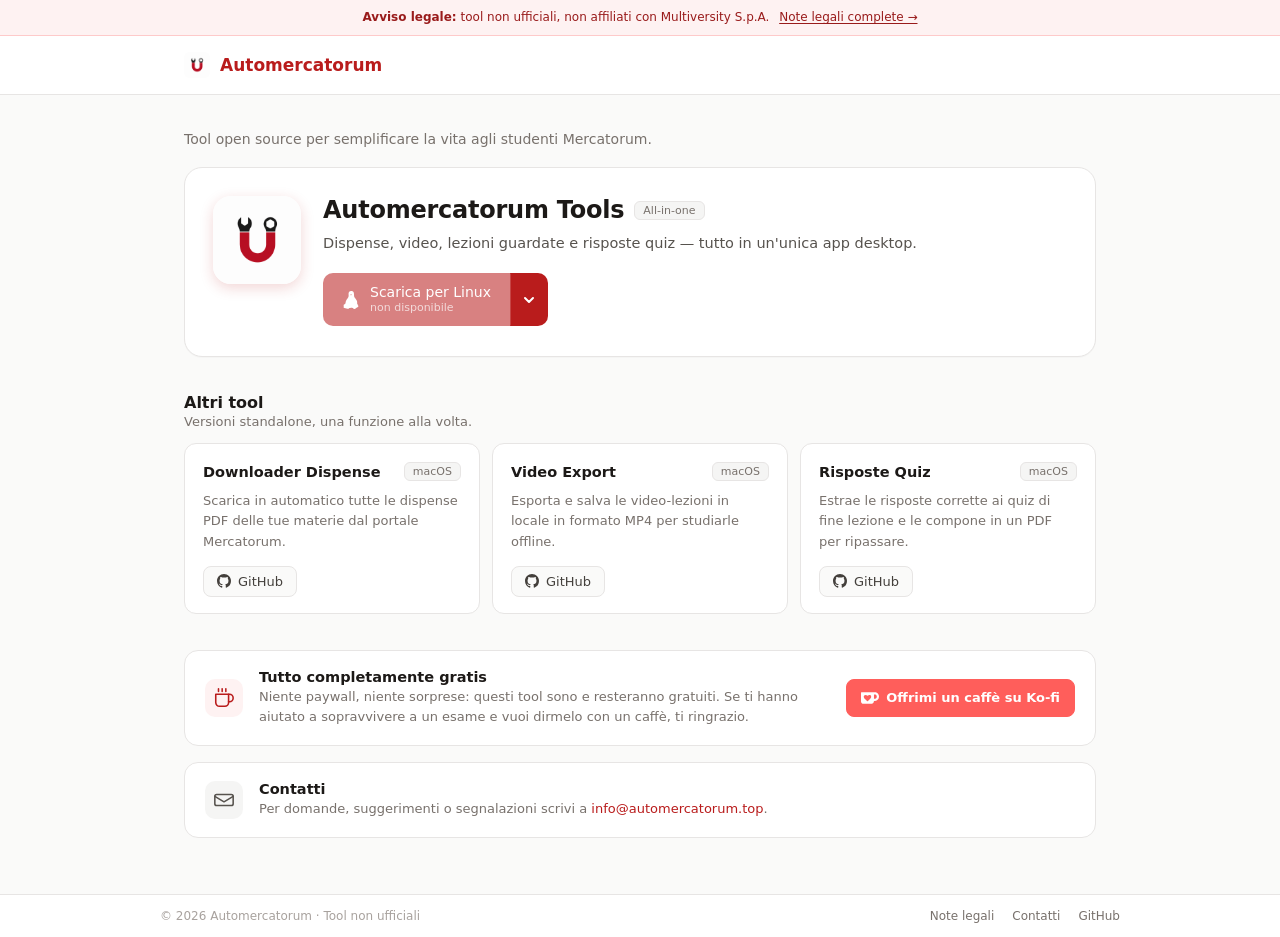
==== index.html @ 0ff8c4e6 "Move Contact below Ko-fi and harden the icon size The contact card style was missing the flex contai" ====
<!doctype html>
<html lang="it">
<head>
  <meta charset="utf-8" />
  <meta name="viewport" content="width=device-width, initial-scale=1" />
  <title>Automercatorum</title>
  <meta name="description" content="Tool open source non ufficiali per studenti dell'Universita Mercatorum." />
  <link rel="icon" type="image/png" href="img/logo.png" />
  <link rel="stylesheet" href="styles.css" />
</head>
<body>

  <div class="disclaimer" role="note">
    <strong>Avviso legale:</strong> tool non ufficiali, non affiliati con Multiversity S.p.A.
    <a href="legali.html">Note legali complete &rarr;</a>
  </div>

  <header>
    <div class="header-inner">
      <a class="brand" href="/">
        <img src="img/logo.png" alt="" class="brand-logo" />
        <span>Automercatorum</span>
      </a>
    </div>
  </header>

  <main>
    <p class="intro">Tool open source per semplificare la vita agli studenti Mercatorum.</p>

    <!-- HERO: all-in-one Tools -->
    <section class="hero" id="hero" data-owner="Automercatorum" data-repo="Web">
      <div class="hero-grid">
        <img src="img/logo.png" alt="" class="hero-logo" />
        <div class="hero-body">
          <div class="hero-head">
            <h1>Automercatorum Tools</h1>
            <span class="badge badge-bundle">All-in-one</span>
          </div>
          <p class="hero-sub">
            Dispense, video, lezioni guardate e risposte quiz — tutto in
            un'unica app desktop. <span class="hero-version" id="hero-version"></span>
          </p>

          <div class="download" data-target="hero">
            <a class="btn-download primary"
               href="#" id="hero-download-primary" rel="noopener">
              <span class="dl-icon" id="hero-download-icon" aria-hidden="true"></span>
              <span class="dl-text">
                <span class="dl-label">Scarica per <span id="hero-download-os">macOS</span></span>
                <span class="dl-meta" id="hero-download-meta"></span>
              </span>
            </a>
            <button class="btn-download caret" id="hero-download-toggle"
                    aria-haspopup="menu" aria-expanded="false"
                    aria-label="Altre piattaforme">
              <svg viewBox="0 0 12 12" width="12" height="12" aria-hidden="true">
                <path d="M2 4l4 4 4-4" stroke="currentColor" fill="none"
                      stroke-width="2" stroke-linecap="round" stroke-linejoin="round"/>
              </svg>
            </button>
            <div class="dl-menu" id="hero-download-menu" role="menu" hidden>
              <a class="dl-item" data-platform="macos"   role="menuitem"
                 href="#" rel="noopener">
                <span class="dl-icon" data-platform-icon="macos"   aria-hidden="true"></span>
                <span class="dl-item-label">macOS</span>
                <span class="dl-item-meta"></span>
              </a>
              <a class="dl-item" data-platform="windows" role="menuitem"
                 href="#" rel="noopener">
                <span class="dl-icon" data-platform-icon="windows" aria-hidden="true"></span>
                <span class="dl-item-label">Windows</span>
                <span class="dl-item-meta"></span>
              </a>
              <a class="dl-item" data-platform="linux"   role="menuitem"
                 href="#" rel="noopener">
                <span class="dl-icon" data-platform-icon="linux"   aria-hidden="true"></span>
                <span class="dl-item-label">Linux</span>
                <span class="dl-item-meta"></span>
              </a>
            </div>
          </div>
        </div>
      </div>
    </section>

    <!-- ALTRI TOOL -->
    <section class="other-tools">
      <div class="other-head">
        <h2>Altri tool</h2>
        <p>Versioni standalone, una funzione alla volta.</p>
      </div>
      <div class="grid">

        <article class="card tool-card">
          <div class="card-top">
            <h3>Downloader Dispense</h3>
            <span class="badge">macOS</span>
          </div>
          <p>Scarica in automatico tutte le dispense PDF delle tue materie dal portale Mercatorum.</p>
          <div class="card-actions">
            <a class="btn-ghost" href="https://github.com/Automercatorum/Downloader-dispense" target="_blank" rel="noopener">
              <svg viewBox="0 0 16 16" fill="currentColor" aria-hidden="true" width="14" height="14">
                <path d="M8 0C3.58 0 0 3.58 0 8c0 3.54 2.29 6.53 5.47 7.59.4.07.55-.17.55-.38 0-.19-.01-.82-.01-1.49-2.01.37-2.53-.49-2.69-.94-.09-.23-.48-.94-.82-1.13-.28-.15-.68-.52-.01-.53.63-.01 1.08.58 1.23.82.72 1.21 1.87.87 2.33.66.07-.52.28-.87.51-1.07-1.78-.2-3.64-.89-3.64-3.95 0-.87.31-1.59.82-2.15-.08-.2-.36-1.02.08-2.12 0 0 .67-.21 2.2.82.64-.18 1.32-.27 2-.27.68 0 1.36.09 2 .27 1.53-1.04 2.2-.82 2.2-.82.44 1.1.16 1.92.08 2.12.51.56.82 1.27.82 2.15 0 3.07-1.87 3.75-3.65 3.95.29.25.54.73.54 1.48 0 1.07-.01 1.93-.01 2.2 0 .21.15.46.55.38A8.012 8.012 0 0 0 16 8c0-4.42-3.58-8-8-8z"/>
              </svg>
              GitHub
            </a>
          </div>
        </article>

        <article class="card tool-card">
          <div class="card-top">
            <h3>Video Export</h3>
            <span class="badge">macOS</span>
          </div>
          <p>Esporta e salva le video-lezioni in locale in formato MP4 per studiarle offline.</p>
          <div class="card-actions">
            <a class="btn-ghost" href="https://github.com/Automercatorum/Video-export" target="_blank" rel="noopener">
              <svg viewBox="0 0 16 16" fill="currentColor" aria-hidden="true" width="14" height="14">
                <path d="M8 0C3.58 0 0 3.58 0 8c0 3.54 2.29 6.53 5.47 7.59.4.07.55-.17.55-.38 0-.19-.01-.82-.01-1.49-2.01.37-2.53-.49-2.69-.94-.09-.23-.48-.94-.82-1.13-.28-.15-.68-.52-.01-.53.63-.01 1.08.58 1.23.82.72 1.21 1.87.87 2.33.66.07-.52.28-.87.51-1.07-1.78-.2-3.64-.89-3.64-3.95 0-.87.31-1.59.82-2.15-.08-.2-.36-1.02.08-2.12 0 0 .67-.21 2.2.82.64-.18 1.32-.27 2-.27.68 0 1.36.09 2 .27 1.53-1.04 2.2-.82 2.2-.82.44 1.1.16 1.92.08 2.12.51.56.82 1.27.82 2.15 0 3.07-1.87 3.75-3.65 3.95.29.25.54.73.54 1.48 0 1.07-.01 1.93-.01 2.2 0 .21.15.46.55.38A8.012 8.012 0 0 0 16 8c0-4.42-3.58-8-8-8z"/>
              </svg>
              GitHub
            </a>
          </div>
        </article>

        <article class="card tool-card">
          <div class="card-top">
            <h3>Risposte Quiz</h3>
            <span class="badge">macOS</span>
          </div>
          <p>Estrae le risposte corrette ai quiz di fine lezione e le compone in un PDF per ripassare.</p>
          <div class="card-actions">
            <a class="btn-ghost" href="https://github.com/Automercatorum/Risposte-quiz" target="_blank" rel="noopener">
              <svg viewBox="0 0 16 16" fill="currentColor" aria-hidden="true" width="14" height="14">
                <path d="M8 0C3.58 0 0 3.58 0 8c0 3.54 2.29 6.53 5.47 7.59.4.07.55-.17.55-.38 0-.19-.01-.82-.01-1.49-2.01.37-2.53-.49-2.69-.94-.09-.23-.48-.94-.82-1.13-.28-.15-.68-.52-.01-.53.63-.01 1.08.58 1.23.82.72 1.21 1.87.87 2.33.66.07-.52.28-.87.51-1.07-1.78-.2-3.64-.89-3.64-3.95 0-.87.31-1.59.82-2.15-.08-.2-.36-1.02.08-2.12 0 0 .67-.21 2.2.82.64-.18 1.32-.27 2-.27.68 0 1.36.09 2 .27 1.53-1.04 2.2-.82 2.2-.82.44 1.1.16 1.92.08 2.12.51.56.82 1.27.82 2.15 0 3.07-1.87 3.75-3.65 3.95.29.25.54.73.54 1.48 0 1.07-.01 1.93-.01 2.2 0 .21.15.46.55.38A8.012 8.012 0 0 0 16 8c0-4.42-3.58-8-8-8z"/>
              </svg>
              GitHub
            </a>
          </div>
        </article>

      </div>
    </section>

    <!-- SUPPORT -->
    <section class="support">
      <div class="support-card">
        <div class="support-icon" aria-hidden="true">
          <svg viewBox="0 0 24 24" fill="none" stroke="currentColor" stroke-width="1.7"
               stroke-linecap="round" stroke-linejoin="round">
            <path d="M17 8h1a4 4 0 0 1 0 8h-1"/>
            <path d="M3 8h14v9a4 4 0 0 1-4 4H7a4 4 0 0 1-4-4Z"/>
            <path d="M6 2v3"/>
            <path d="M10 2v3"/>
            <path d="M14 2v3"/>
          </svg>
        </div>
        <div class="support-body">
          <h2>Tutto completamente gratis</h2>
          <p>
            Niente paywall, niente sorprese: questi tool sono e resteranno gratuiti.
            Se ti hanno aiutato a sopravvivere a un esame e vuoi dirmelo con un caffè, ti ringrazio.
          </p>
        </div>
        <a class="kofi-btn" href="https://ko-fi.com/yodddd" target="_blank" rel="noopener">
          <svg viewBox="0 0 24 24" fill="currentColor" aria-hidden="true" width="18" height="18">
            <path d="M23.881 8.948c-.773-4.085-4.859-4.593-4.859-4.593H.723c-.604 0-.679.798-.679.798s-.082 7.324-.022 11.822c.164 2.424 2.586 2.672 2.586 2.672s8.267-.023 11.966-.049c2.438-.426 2.683-2.566 2.658-3.734 4.352.24 7.422-2.831 6.649-6.916zm-11.062 3.511c-1.246 1.453-4.011 3.976-4.011 3.976s-.121.119-.31.023c-.076-.057-.108-.09-.108-.09-.443-.441-3.368-3.049-4.034-3.954-.709-.965-1.041-2.7-.091-3.71.951-1.01 3.005-1.086 4.363.407 0 0 1.565-1.782 3.468-.963 1.904.82 1.832 3.011.723 4.311zm6.173.478c-.928.116-1.682.028-1.682.028V7.284h1.77s1.971.551 1.971 2.638c0 1.913-.985 2.667-2.059 3.015z"/>
          </svg>
          Offrimi un caffè su Ko-fi
        </a>
      </div>
    </section>

    <!-- CONTACT -->
    <section class="contact">
      <div class="contact-card">
        <div class="contact-icon" aria-hidden="true">
          <svg viewBox="0 0 24 24" width="22" height="22" fill="none" stroke="currentColor" stroke-width="1.7"
               stroke-linecap="round" stroke-linejoin="round">
            <path d="M4 6h16a2 2 0 0 1 2 2v8a2 2 0 0 1-2 2H4a2 2 0 0 1-2-2V8a2 2 0 0 1 2-2Z"/>
            <path d="m2 8 10 6 10-6"/>
          </svg>
        </div>
        <div class="contact-body">
          <h2>Contatti</h2>
          <p>
            Per domande, suggerimenti o segnalazioni scrivi a
            <a href="mailto:info@automercatorum.top">info@automercatorum.top</a>.
          </p>
        </div>
      </div>
    </section>
  </main>

  <footer>
    <div class="footer-inner">
      <span>&copy; <span id="copyright-year"></span> Automercatorum &middot; Tool non ufficiali</span>
      <nav class="footer-nav">
        <a href="legali.html">Note legali</a>
        <a href="mailto:info@automercatorum.top">Contatti</a>
        <a href="https://github.com/Automercatorum" target="_blank" rel="noopener">GitHub</a>
      </nav>
    </div>
  </footer>

  <script src="releases.js"></script>
</body>
</html>
---- styles.css ----
/* ----- reset ----- */
*, *::before, *::after { box-sizing: border-box; margin: 0; padding: 0; }

body {
  font-family: -apple-system, BlinkMacSystemFont, "Segoe UI", system-ui, sans-serif;
  background: #fafaf9;
  color: #1c1917;
  min-height: 100vh;
  display: flex;
  flex-direction: column;
}

/* ----- top strip ----- */
.disclaimer {
  background: #fef2f2;
  border-bottom: 1px solid #fecaca;
  color: #991b1b;
  font-size: 12px;
  text-align: center;
  padding: 9px 16px;
  line-height: 1.45;
}

.disclaimer strong {
  font-weight: 700;
}

.disclaimer a {
  color: inherit;
  font-weight: 500;
  text-decoration: underline;
  text-decoration-thickness: 1px;
  text-underline-offset: 2px;
  margin-left: 6px;
}

.disclaimer a:hover {
  color: #7f1d1d;
}

header {
  background: #fff;
  border-bottom: 1px solid #e7e5e4;
}

.header-inner {
  max-width: 960px;
  margin: 0 auto;
  padding: 16px 24px;
  display: flex;
  align-items: center;
  justify-content: space-between;
}

.brand {
  display: inline-flex;
  align-items: center;
  gap: 10px;
  font-size: 17px;
  font-weight: 600;
  color: #b91c1c;
  text-decoration: none;
}

.brand-logo {
  width: 26px;
  height: 26px;
  border-radius: 6px;
  display: block;
}

/* ----- main ----- */
main {
  flex: 1;
  max-width: 960px;
  margin: 0 auto;
  width: 100%;
  padding: 36px 24px 56px;
}

.intro {
  font-size: 14px;
  color: #78716c;
  margin-bottom: 20px;
}

/* ----- HERO (Tools all-in-one) ----- */
.hero {
  background: #fff;
  border: 1px solid #e7e5e4;
  border-radius: 18px;
  padding: 28px 28px 30px;
  margin-bottom: 36px;
  box-shadow: 0 1px 0 rgba(0,0,0,0.02);
}

.hero-grid {
  display: grid;
  grid-template-columns: 88px 1fr;
  gap: 22px;
  align-items: start;
}

.hero-logo {
  width: 88px;
  height: 88px;
  border-radius: 18px;
  box-shadow: 0 4px 14px rgba(185, 28, 28, 0.18);
}

.hero-head {
  display: flex;
  align-items: center;
  gap: 10px;
  flex-wrap: wrap;
}

.hero-head h1 {
  font-size: 24px;
  font-weight: 700;
  color: #1c1917;
  letter-spacing: -0.01em;
}

.badge-bundle {
  background: #fee2e2;
  color: #991b1b;
  border-color: #fecaca;
}

.hero-sub {
  margin-top: 8px;
  font-size: 14.5px;
  color: #57534e;
  line-height: 1.55;
}

.hero-version {
  display: inline-block;
  margin-left: 4px;
  color: #a8a29e;
  font-size: 13px;
}

/* ----- download control ----- */
.download {
  position: relative;
  display: inline-flex;
  margin-top: 18px;
}

.btn-download {
  display: inline-flex;
  align-items: center;
  gap: 10px;
  padding: 11px 18px;
  font-size: 14px;
  font-weight: 500;
  text-decoration: none;
  border: 1px solid transparent;
  border-radius: 10px 0 0 10px;
  cursor: pointer;
  transition: background 0.12s, color 0.12s, border-color 0.12s;
  background: #b91c1c;
  color: #fff;
  font-family: inherit;
}

.btn-download.primary:hover {
  background: #991b1b;
}

.btn-download.caret {
  border-radius: 0 10px 10px 0;
  padding: 11px 12px;
  border-left: 1px solid rgba(255,255,255,0.18);
}

.btn-download.caret:hover {
  background: #991b1b;
}

.btn-download[aria-expanded="true"] {
  background: #991b1b;
}

.btn-download[disabled],
.btn-download[aria-disabled="true"] {
  opacity: 0.55;
  cursor: not-allowed;
  pointer-events: none;
}

.dl-icon {
  display: inline-flex;
  width: 18px;
  height: 18px;
  flex-shrink: 0;
}

.dl-icon svg {
  width: 100%;
  height: 100%;
  display: block;
  color: currentColor;
  fill: currentColor;
}

.dl-text {
  display: inline-flex;
  flex-direction: column;
  align-items: flex-start;
  line-height: 1.1;
}

.dl-label { font-size: 14px; font-weight: 500; }
.dl-meta  {
  font-size: 11px;
  color: rgba(255,255,255,0.7);
  margin-top: 2px;
  font-weight: 400;
}

.btn-download.compact {
  padding: 8px 12px;
  font-size: 13px;
}
.btn-download.compact .dl-label { font-size: 13px; }
.btn-download.compact .dl-meta  { font-size: 10.5px; }
.btn-download.compact.caret { padding: 8px 9px; }

/* ----- platform menu ----- */
.dl-menu {
  position: absolute;
  top: calc(100% + 6px);
  right: 0;
  min-width: 220px;
  background: #fff;
  border: 1px solid #e7e5e4;
  border-radius: 12px;
  box-shadow: 0 12px 28px rgba(0,0,0,0.08), 0 2px 6px rgba(0,0,0,0.04);
  padding: 6px;
  z-index: 30;
}

.dl-menu[hidden] { display: none; }

.dl-item {
  display: flex;
  align-items: center;
  gap: 10px;
  padding: 9px 10px;
  border-radius: 8px;
  font-size: 13.5px;
  color: #1c1917;
  text-decoration: none;
  transition: background 0.1s;
}

.dl-item:hover { background: #f5f5f4; }

.dl-item .dl-icon {
  color: #57534e;
  width: 16px;
  height: 16px;
}

.dl-item-label {
  flex: 1;
  font-weight: 500;
}

.dl-item-meta {
  font-size: 11px;
  color: #a8a29e;
}

.dl-item[aria-disabled="true"] {
  opacity: 0.55;
  pointer-events: none;
}

.dl-item[aria-disabled="true"] .dl-item-meta {
  color: #a8a29e;
}


/* ----- altri tool grid ----- */
.other-head {
  margin-bottom: 14px;
}

.other-head h2 {
  font-size: 16px;
  font-weight: 600;
  color: #1c1917;
}

.other-head p {
  font-size: 13px;
  color: #78716c;
  margin-top: 2px;
}

.grid {
  display: grid;
  grid-template-columns: repeat(auto-fill, minmax(280px, 1fr));
  gap: 12px;
}

.card {
  background: #fff;
  border: 1px solid #e7e5e4;
  border-radius: 12px;
  padding: 18px 18px 16px;
  display: flex;
  flex-direction: column;
  gap: 10px;
}

.card-top {
  display: flex;
  align-items: center;
  justify-content: space-between;
}

.card h3 {
  font-size: 14.5px;
  font-weight: 600;
  color: #1c1917;
}

.badge {
  font-size: 11px;
  font-weight: 500;
  color: #78716c;
  background: #f5f5f4;
  border: 1px solid #e7e5e4;
  border-radius: 6px;
  padding: 2px 8px;
}

.card p {
  font-size: 13px;
  color: #78716c;
  line-height: 1.55;
  flex: 1;
}

.card-actions {
  display: flex;
  margin-top: 4px;
  position: relative;
}

.btn-ghost {
  display: inline-flex;
  align-items: center;
  gap: 7px;
  padding: 7px 13px;
  font-size: 13px;
  font-weight: 500;
  text-decoration: none;
  color: #44403c;
  background: #fafaf9;
  border: 1px solid #e7e5e4;
  border-radius: 8px;
  transition: background 0.12s, color 0.12s, border-color 0.12s;
}

.btn-ghost:hover {
  background: #fff;
  color: #1c1917;
  border-color: #d6d3d1;
}

/* ----- contact ----- */
.contact {
  margin-top: 16px;
}

.contact-card {
  background: #fff;
  border: 1px solid #e7e5e4;
  border-radius: 14px;
  padding: 18px 20px;
  display: flex;
  align-items: center;
  gap: 16px;
}

.contact-icon {
  width: 38px;
  height: 38px;
  flex-shrink: 0;
  border-radius: 10px;
  background: #f5f5f4;
  color: #57534e;
  display: inline-flex;
  align-items: center;
  justify-content: center;
  overflow: hidden;
}

.contact-icon svg {
  width: 22px;
  height: 22px;
  max-width: 22px;
  max-height: 22px;
}

.contact-body {
  flex: 1;
  min-width: 0;
}

.contact-body h2 {
  font-size: 14.5px;
  font-weight: 600;
  color: #1c1917;
  margin-bottom: 2px;
}

.contact-body p {
  font-size: 13px;
  color: #78716c;
  line-height: 1.55;
}

.contact-body a {
  color: #b91c1c;
  font-weight: 500;
  text-decoration: none;
  word-break: break-word;
}

.contact-body a:hover {
  text-decoration: underline;
}

/* ----- support / Ko-fi ----- */
.support {
  margin-top: 36px;
}

.support-card {
  background: #fff;
  border: 1px solid #e7e5e4;
  border-radius: 14px;
  padding: 18px 20px;
  display: flex;
  align-items: center;
  gap: 16px;
}

.support-icon {
  width: 38px;
  height: 38px;
  flex-shrink: 0;
  border-radius: 10px;
  background: #fef2f2;
  color: #b91c1c;
  display: inline-flex;
  align-items: center;
  justify-content: center;
}

.support-icon svg {
  width: 22px;
  height: 22px;
}

.support-body {
  flex: 1;
  min-width: 0;
}

.support-body h2 {
  font-size: 14.5px;
  font-weight: 600;
  color: #1c1917;
  margin-bottom: 2px;
}

.support-body p {
  font-size: 13px;
  color: #78716c;
  line-height: 1.55;
}

.kofi-btn {
  display: inline-flex;
  align-items: center;
  gap: 7px;
  padding: 9px 14px;
  font-size: 13px;
  font-weight: 600;
  color: #fff;
  background: #ff5e5b;
  border: 1px solid #ff5e5b;
  border-radius: 8px;
  text-decoration: none;
  flex-shrink: 0;
  transition: background 0.12s, border-color 0.12s, transform 0.08s;
  white-space: nowrap;
}

.kofi-btn:hover {
  background: #f04945;
  border-color: #f04945;
}

.kofi-btn:active {
  transform: translateY(1px);
}

/* ----- legal page ----- */
.legal {
  max-width: 760px;
  margin: 0 auto;
  width: 100%;
  padding: 36px 24px 64px;
  flex: 1;
}

.legal-hero {
  margin-bottom: 28px;
}

.back-link {
  display: inline-flex;
  align-items: center;
  gap: 6px;
  font-size: 13px;
  color: #78716c;
  text-decoration: none;
  margin-bottom: 16px;
  transition: color 0.12s;
}

.back-link:hover {
  color: #b91c1c;
}

.back-link svg {
  display: block;
}

.legal-hero h1 {
  font-size: 30px;
  font-weight: 700;
  color: #1c1917;
  letter-spacing: -0.015em;
  margin-bottom: 8px;
  line-height: 1.2;
}

.legal-sub {
  font-size: 14.5px;
  color: #78716c;
  line-height: 1.6;
  max-width: 64ch;
}

.legal-toc {
  background: #fafaf9;
  border: 1px solid #e7e5e4;
  border-radius: 12px;
  padding: 16px 18px;
  margin: 0 0 36px;
}

.legal-toc h2 {
  font-size: 11px;
  font-weight: 600;
  color: #78716c;
  text-transform: uppercase;
  letter-spacing: 0.08em;
  margin-bottom: 10px;
}

.legal-toc ol {
  list-style: none;
  display: grid;
  grid-template-columns: repeat(2, 1fr);
  gap: 6px 18px;
  counter-reset: toc;
  margin: 0;
}

.legal-toc li {
  counter-increment: toc;
  font-size: 13px;
}

.legal-toc li::before {
  content: counter(toc) ".";
  display: inline-block;
  width: 18px;
  color: #a8a29e;
  font-variant-numeric: tabular-nums;
}

.legal-toc a {
  color: #44403c;
  text-decoration: none;
  transition: color 0.1s;
}

.legal-toc a:hover {
  color: #b91c1c;
}

.legal-section {
  margin: 0 0 36px;
  scroll-margin-top: 24px;
}

.legal-section h2 {
  font-size: 19px;
  font-weight: 600;
  color: #1c1917;
  margin-bottom: 14px;
  display: flex;
  align-items: center;
  gap: 12px;
  letter-spacing: -0.005em;
}

.legal-num {
  display: inline-flex;
  width: 26px;
  height: 26px;
  border-radius: 999px;
  background: #fee2e2;
  color: #b91c1c;
  font-size: 12px;
  font-weight: 700;
  align-items: center;
  justify-content: center;
  flex-shrink: 0;
  font-variant-numeric: tabular-nums;
}

.legal-section p {
  font-size: 14.5px;
  color: #44403c;
  line-height: 1.7;
  margin-bottom: 12px;
}

.legal-section ul,
.legal-section ol {
  margin: 0 0 14px 22px;
  padding: 0;
}

.legal-section li {
  font-size: 14.5px;
  color: #44403c;
  line-height: 1.65;
  margin-bottom: 7px;
}

.legal-section strong {
  color: #1c1917;
  font-weight: 600;
}

.legal-section em {
  color: #57534e;
  font-style: italic;
}

.legal-section a {
  color: #b91c1c;
  text-decoration: underline;
  text-decoration-thickness: 1px;
  text-underline-offset: 3px;
}

.legal-section a:hover {
  color: #7f1d1d;
}

.legal-section code {
  background: #f5f5f4;
  border: 1px solid #e7e5e4;
  border-radius: 5px;
  padding: 1px 6px;
  font-size: 12.5px;
  color: #57534e;
  font-family: ui-monospace, "SF Mono", Menlo, Consolas, monospace;
}

.legal-meta {
  margin-top: 48px;
  padding-top: 18px;
  border-top: 1px solid #e7e5e4;
  font-size: 12px;
  color: #a8a29e;
  text-align: center;
}

/* ----- footer ----- */
footer {
  border-top: 1px solid #e7e5e4;
  padding: 14px 24px;
  background: #fff;
}

.footer-inner {
  max-width: 960px;
  margin: 0 auto;
  display: flex;
  align-items: center;
  justify-content: space-between;
  gap: 12px;
  font-size: 12px;
  color: #a8a29e;
  flex-wrap: wrap;
}

.footer-nav {
  display: flex;
  gap: 18px;
}

.footer-nav a {
  color: #78716c;
  text-decoration: none;
  transition: color 0.12s;
}

.footer-nav a:hover {
  color: #b91c1c;
}

/* ----- responsive ----- */
@media (max-width: 600px) {
  .header-inner { padding: 14px 16px; }
  main { padding: 24px 16px 40px; }
  .hero { padding: 22px 20px 24px; border-radius: 14px; }
  .hero-grid { grid-template-columns: 64px 1fr; gap: 16px; }
  .hero-logo { width: 64px; height: 64px; border-radius: 14px; }
  .hero-head h1 { font-size: 20px; }
  .grid { grid-template-columns: 1fr; }
  .dl-menu { min-width: 180px; }
  .support-card {
    flex-direction: column;
    align-items: flex-start;
    gap: 12px;
    text-align: left;
  }
  .kofi-btn { align-self: stretch; justify-content: center; }
  .contact-card {
    flex-direction: column;
    align-items: flex-start;
    gap: 12px;
  }
  .footer-inner { justify-content: center; text-align: center; }
  .legal { padding: 24px 16px 40px; }
  .legal-hero h1 { font-size: 24px; }
  .legal-toc ol { grid-template-columns: 1fr; }
  .legal-section h2 { font-size: 17px; gap: 10px; }
}
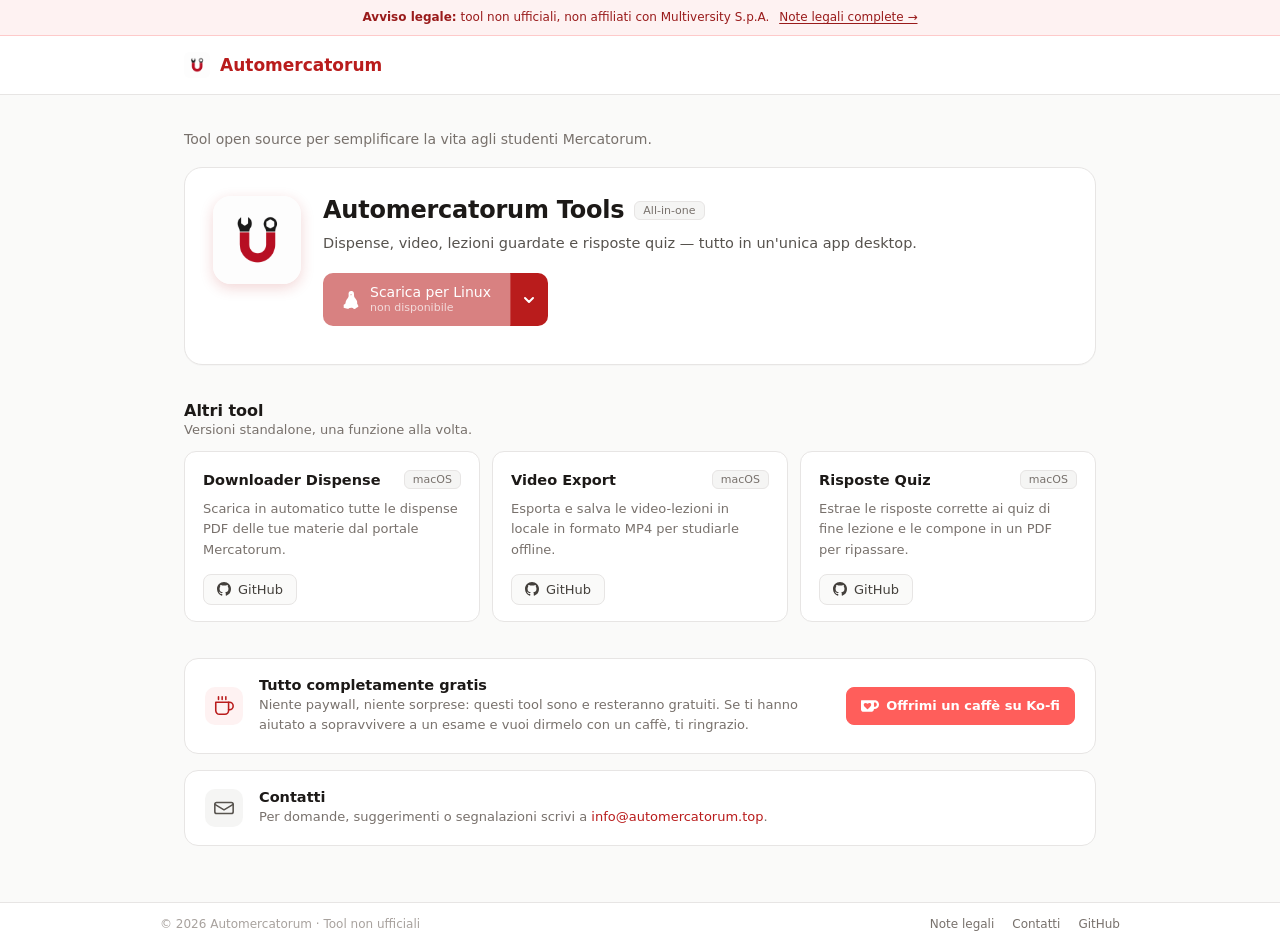
==== commit 2e7da1b0: "Fix download counter position and color Co-Authored-By: Claude Sonnet 4.6 <noreply@anthropic.com>" ====
--- a/index.html
+++ b/index.html
@@ -6,7 +6,7 @@
   <title>Automercatorum</title>
   <meta name="description" content="Tool open source non ufficiali per studenti dell'Universita Mercatorum." />
   <link rel="icon" type="image/png" href="img/logo.png" />
-  <link rel="stylesheet" href="styles.css" />
+  <link rel="stylesheet" href="styles.css?v=2026-05-19c" />
 </head>
 <body>
 
@@ -79,6 +79,7 @@
               </a>
             </div>
           </div>
+          <p id="dl-count" style="margin:8px 0 0; font-size:13px; color:#a8a29e;"></p>
         </div>
       </div>
     </section>
@@ -173,19 +174,19 @@
 
     <!-- CONTACT -->
     <section class="contact">
-      <div class="contact-card">
-        <div class="contact-icon" aria-hidden="true">
+      <div class="contact-card" style="display:flex;align-items:center;gap:16px;background:#fff;border:1px solid #e7e5e4;border-radius:14px;padding:18px 20px">
+        <div class="contact-icon" aria-hidden="true" style="width:38px;height:38px;flex:0 0 38px;border-radius:10px;background:#f5f5f4;color:#57534e;display:inline-flex;align-items:center;justify-content:center;overflow:hidden">
           <svg viewBox="0 0 24 24" width="22" height="22" fill="none" stroke="currentColor" stroke-width="1.7"
-               stroke-linecap="round" stroke-linejoin="round">
+               stroke-linecap="round" stroke-linejoin="round" style="width:22px;height:22px;flex:none">
             <path d="M4 6h16a2 2 0 0 1 2 2v8a2 2 0 0 1-2 2H4a2 2 0 0 1-2-2V8a2 2 0 0 1 2-2Z"/>
             <path d="m2 8 10 6 10-6"/>
           </svg>
         </div>
-        <div class="contact-body">
-          <h2>Contatti</h2>
-          <p>
+        <div class="contact-body" style="flex:1;min-width:0">
+          <h2 style="font-size:14.5px;font-weight:600;color:#1c1917;margin-bottom:2px">Contatti</h2>
+          <p style="font-size:13px;color:#78716c;line-height:1.55;margin:0">
             Per domande, suggerimenti o segnalazioni scrivi a
-            <a href="mailto:info@automercatorum.top">info@automercatorum.top</a>.
+            <a href="mailto:info@automercatorum.top" style="color:#b91c1c;font-weight:500;text-decoration:none">info@automercatorum.top</a>.
           </p>
         </div>
       </div>
@@ -204,5 +205,20 @@
   </footer>
 
   <script src="releases.js"></script>
+  <script>
+    const WORKER = "https://download-counter.alessioiodiceuni.workers.dev"
+    const btn = document.getElementById("hero-download-primary")
+    const countEl = document.getElementById("dl-count")
+
+    fetch(WORKER)
+      .then(r => r.json())
+      .then(d => { countEl.textContent = "Scaricato " + d.count + " volte" })
+
+    btn.addEventListener("click", () => {
+      fetch(WORKER, { method: "POST" })
+        .then(r => r.json())
+        .then(d => { countEl.textContent = "Scaricato " + d.count + " volte" })
+    })
+  </script>
 </body>
 </html>
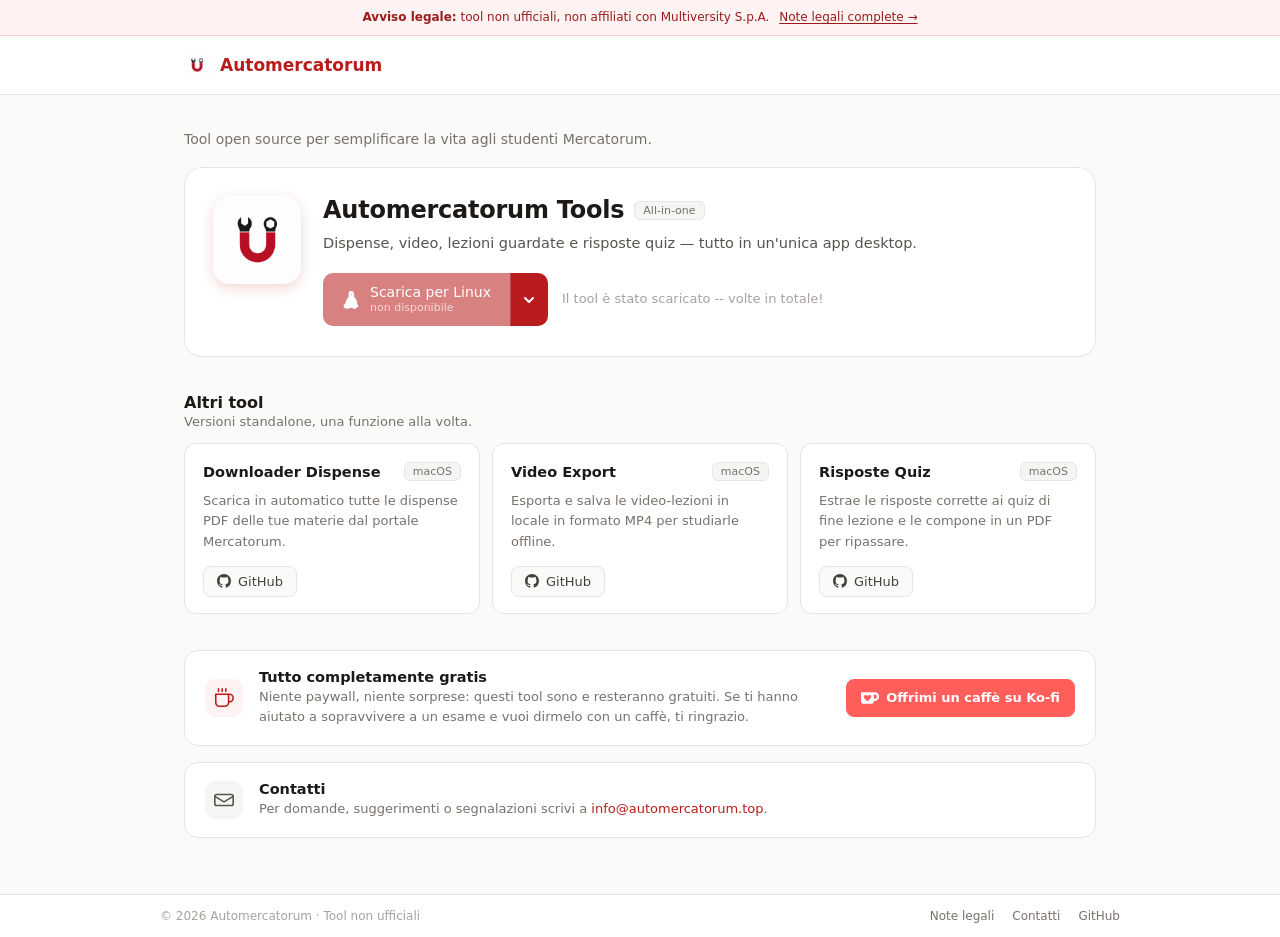
==== commit fc852e45: "Adjust download count copy and layout" ====
--- a/index.html
+++ b/index.html
@@ -41,45 +41,47 @@
             un'unica app desktop. <span class="hero-version" id="hero-version"></span>
           </p>
 
-          <div class="download" data-target="hero">
-            <a class="btn-download primary"
-               href="#" id="hero-download-primary" rel="noopener">
-              <span class="dl-icon" id="hero-download-icon" aria-hidden="true"></span>
-              <span class="dl-text">
-                <span class="dl-label">Scarica per <span id="hero-download-os">macOS</span></span>
-                <span class="dl-meta" id="hero-download-meta"></span>
-              </span>
-            </a>
-            <button class="btn-download caret" id="hero-download-toggle"
-                    aria-haspopup="menu" aria-expanded="false"
-                    aria-label="Altre piattaforme">
-              <svg viewBox="0 0 12 12" width="12" height="12" aria-hidden="true">
-                <path d="M2 4l4 4 4-4" stroke="currentColor" fill="none"
-                      stroke-width="2" stroke-linecap="round" stroke-linejoin="round"/>
-              </svg>
-            </button>
-            <div class="dl-menu" id="hero-download-menu" role="menu" hidden>
-              <a class="dl-item" data-platform="macos"   role="menuitem"
-                 href="#" rel="noopener">
-                <span class="dl-icon" data-platform-icon="macos"   aria-hidden="true"></span>
-                <span class="dl-item-label">macOS</span>
-                <span class="dl-item-meta"></span>
+          <div class="hero-download-row">
+            <div class="download" data-target="hero">
+              <a class="btn-download primary"
+                 href="#" id="hero-download-primary" rel="noopener">
+                <span class="dl-icon" id="hero-download-icon" aria-hidden="true"></span>
+                <span class="dl-text">
+                  <span class="dl-label">Scarica per <span id="hero-download-os">macOS</span></span>
+                  <span class="dl-meta" id="hero-download-meta"></span>
+                </span>
               </a>
-              <a class="dl-item" data-platform="windows" role="menuitem"
-                 href="#" rel="noopener">
-                <span class="dl-icon" data-platform-icon="windows" aria-hidden="true"></span>
-                <span class="dl-item-label">Windows</span>
-                <span class="dl-item-meta"></span>
-              </a>
-              <a class="dl-item" data-platform="linux"   role="menuitem"
-                 href="#" rel="noopener">
-                <span class="dl-icon" data-platform-icon="linux"   aria-hidden="true"></span>
-                <span class="dl-item-label">Linux</span>
-                <span class="dl-item-meta"></span>
-              </a>
+              <button class="btn-download caret" id="hero-download-toggle"
+                      aria-haspopup="menu" aria-expanded="false"
+                      aria-label="Altre piattaforme">
+                <svg viewBox="0 0 12 12" width="12" height="12" aria-hidden="true">
+                  <path d="M2 4l4 4 4-4" stroke="currentColor" fill="none"
+                        stroke-width="2" stroke-linecap="round" stroke-linejoin="round"/>
+                </svg>
+              </button>
+              <div class="dl-menu" id="hero-download-menu" role="menu" hidden>
+                <a class="dl-item" data-platform="macos" role="menuitem"
+                   href="#" rel="noopener">
+                  <span class="dl-icon" data-platform-icon="macos" aria-hidden="true"></span>
+                  <span class="dl-item-label">macOS</span>
+                  <span class="dl-item-meta"></span>
+                </a>
+                <a class="dl-item" data-platform="windows" role="menuitem"
+                   href="#" rel="noopener">
+                  <span class="dl-icon" data-platform-icon="windows" aria-hidden="true"></span>
+                  <span class="dl-item-label">Windows</span>
+                  <span class="dl-item-meta"></span>
+                </a>
+                <a class="dl-item" data-platform="linux" role="menuitem"
+                   href="#" rel="noopener">
+                  <span class="dl-icon" data-platform-icon="linux" aria-hidden="true"></span>
+                  <span class="dl-item-label">Linux</span>
+                  <span class="dl-item-meta"></span>
+                </a>
+              </div>
             </div>
-          </div>
-          <p id="dl-count" style="margin:8px 0 0; font-size:13px; color:#a8a29e;"></p>
+            <p class="download-count" id="dl-count">Il tool è stato scaricato -- volte in totale!</p>
+          </div>
         </div>
       </div>
     </section>
@@ -206,19 +208,41 @@
 
   <script src="releases.js"></script>
   <script>
-    const WORKER = "https://download-counter.alessioiodiceuni.workers.dev"
-    const btn = document.getElementById("hero-download-primary")
-    const countEl = document.getElementById("dl-count")
-
-    fetch(WORKER)
-      .then(r => r.json())
-      .then(d => { countEl.textContent = "Scaricato " + d.count + " volte" })
-
-    btn.addEventListener("click", () => {
-      fetch(WORKER, { method: "POST" })
-        .then(r => r.json())
-        .then(d => { countEl.textContent = "Scaricato " + d.count + " volte" })
-    })
+    const WORKER = "https://download-counter.alessioiodiceuni.workers.dev";
+    const COUNT_PLACEHOLDER = "Il tool è stato scaricato -- volte in totale!";
+    const btn = document.getElementById("hero-download-primary");
+    const countEl = document.getElementById("dl-count");
+
+    function renderCount(count) {
+      if (!countEl) return;
+      if (!Number.isFinite(count)) {
+        countEl.textContent = COUNT_PLACEHOLDER;
+        return;
+      }
+      countEl.textContent = `Il tool è stato scaricato ${count} volte in totale!`;
+    }
+
+    async function loadCount() {
+      try {
+        const response = await fetch(WORKER);
+        if (!response.ok) throw new Error("Count fetch failed");
+        const data = await response.json();
+        renderCount(Number(data.count));
+      } catch {
+        renderCount(null);
+      }
+    }
+
+    loadCount();
+
+    btn?.addEventListener("click", () => {
+      fetch(WORKER, { method: "POST", keepalive: true })
+        .then((response) => response.ok ? response.json() : null)
+        .then((data) => {
+          if (data) renderCount(Number(data.count));
+        })
+        .catch(() => {});
+    });
   </script>
 </body>
 </html>
--- a/styles.css
+++ b/styles.css
@@ -149,6 +149,20 @@
   margin-top: 18px;
 }
 
+.hero-download-row {
+  display: flex;
+  align-items: center;
+  gap: 14px;
+  flex-wrap: wrap;
+}
+
+.download-count {
+  margin: 18px 0 0;
+  font-size: 13px;
+  color: #a8a29e;
+  line-height: 1.45;
+}
+
 .btn-download {
   display: inline-flex;
   align-items: center;
@@ -744,6 +758,14 @@
   .hero-grid { grid-template-columns: 64px 1fr; gap: 16px; }
   .hero-logo { width: 64px; height: 64px; border-radius: 14px; }
   .hero-head h1 { font-size: 20px; }
+  .hero-download-row {
+    align-items: flex-start;
+    gap: 8px;
+  }
+  .download-count {
+    width: 100%;
+    margin-top: 0;
+  }
   .grid { grid-template-columns: 1fr; }
   .dl-menu { min-width: 180px; }
   .support-card {
